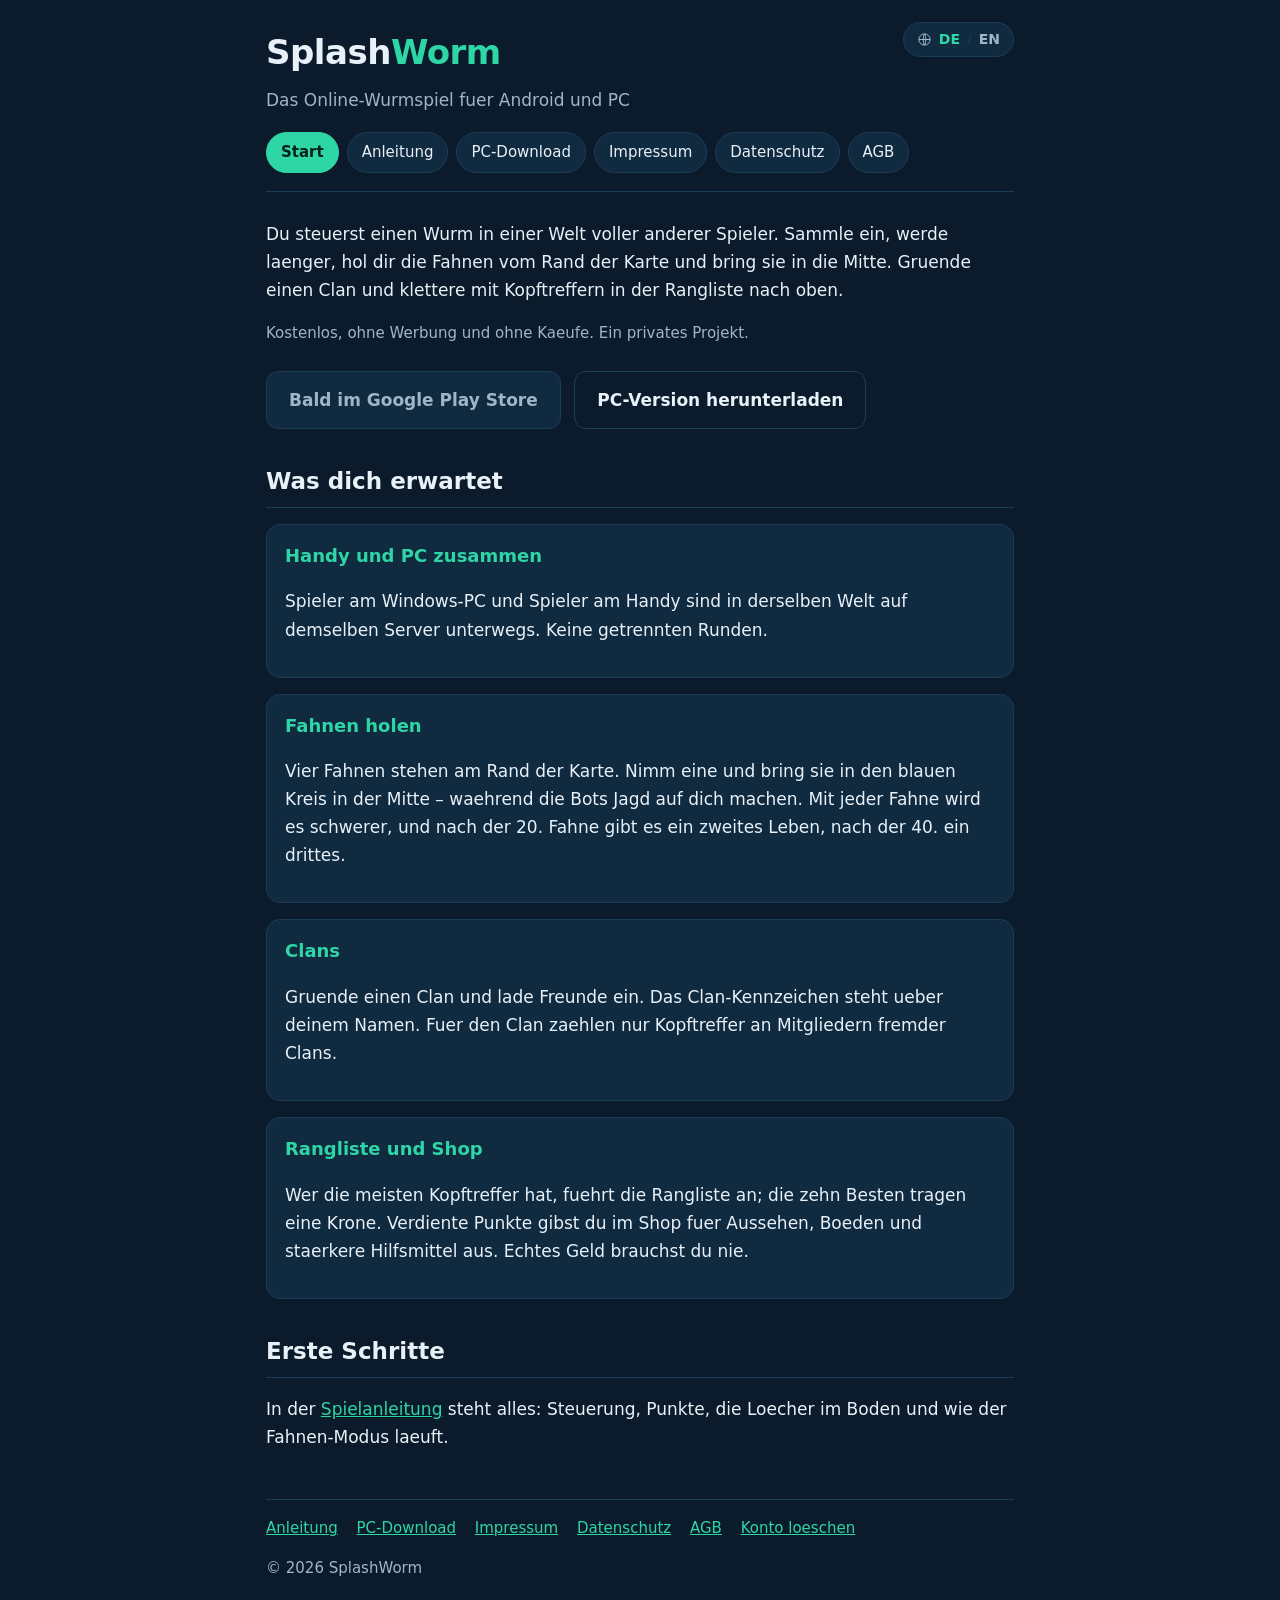
==== index.html @ fcf95dc0 "Add files via upload" ====
<!doctype html>
<html lang="de">
<head>
<meta charset="utf-8">
<meta name="viewport" content="width=device-width,initial-scale=1">
<title>SplashWorm</title>
<meta name="description" content="SplashWorm - das Online-Wurmspiel fuer Android und PC. Wachsen, Gegner ausschalten, Fahnen erobern, Clans gruenden.">
<link rel="stylesheet" href="style.css">
</head>
<body>
<div class="huelle">

<header>
  <h1 class="titel">Splash<span>Worm</span></h1>
  <p class="unter">Das Online-Wurmspiel fuer Android und PC</p>
  <nav>
    <a class="hier" href="index.html">Start</a>
    <a href="anleitung.html">Anleitung</a>
    <a href="download.html">PC-Download</a>
    <a href="impressum.html">Impressum</a>
    <a href="datenschutz.html">Datenschutz</a>
    <a href="agb.html">AGB</a>
  </nav>
</header>

<div class="sprache"><svg viewBox="0 0 24 24" aria-hidden="true"><circle cx="12" cy="12" r="9"/><path d="M3 12h18"/><path d="M12 3c2.6 2.7 2.6 15.3 0 18"/><path d="M12 3c-2.6 2.7-2.6 15.3 0 18"/></svg><span>DE</span><i>/</i><a href="en/index.html" title="English">EN</a></div>

<p>
  Du steuerst einen Wurm in einer Welt voller anderer Spieler. Sammle ein, werde laenger,
  hol dir die Fahnen vom Rand der Karte und bring sie in die Mitte. Gruende einen Clan und
  klettere mit Kopftreffern in der Rangliste nach oben.
</p>
<p class="klein">
  Kostenlos, ohne Werbung und ohne Kaeufe. Ein privates Projekt.
</p>

<p>
  <span class="knopf aus">Bald im Google Play Store</span>
  <a class="knopf leer" href="download.html">PC-Version herunterladen</a>
</p>

<h2>Was dich erwartet</h2>

<div class="karte">
  <h3>Handy und PC zusammen</h3>
  <p>Spieler am Windows-PC und Spieler am Handy sind in derselben Welt auf demselben Server
  unterwegs. Keine getrennten Runden.</p>
</div>

<div class="karte">
  <h3>Fahnen holen</h3>
  <p>Vier Fahnen stehen am Rand der Karte. Nimm eine und bring sie in den blauen Kreis in
  der Mitte &ndash; waehrend die Bots Jagd auf dich machen. Mit jeder Fahne wird es
  schwerer, und nach der 20. Fahne gibt es ein zweites Leben, nach der 40. ein drittes.</p>
</div>

<div class="karte">
  <h3>Clans</h3>
  <p>Gruende einen Clan und lade Freunde ein. Das Clan-Kennzeichen steht ueber deinem
  Namen. Fuer den Clan zaehlen nur Kopftreffer an Mitgliedern fremder Clans.</p>
</div>

<div class="karte">
  <h3>Rangliste und Shop</h3>
  <p>Wer die meisten Kopftreffer hat, fuehrt die Rangliste an; die zehn Besten tragen eine
  Krone. Verdiente Punkte gibst du im Shop fuer Aussehen, Boeden und staerkere Hilfsmittel
  aus. Echtes Geld brauchst du nie.</p>
</div>

<h2>Erste Schritte</h2>
<p>
  In der <a href="anleitung.html">Spielanleitung</a> steht alles: Steuerung, Punkte,
  die Loecher im Boden und wie der Fahnen-Modus laeuft.
</p>

<footer>
  <a href="anleitung.html">Anleitung</a>
  <a href="download.html">PC-Download</a>
  <a href="impressum.html">Impressum</a>
  <a href="datenschutz.html">Datenschutz</a>
  <a href="agb.html">AGB</a>
  <a href="konto-loeschen.html">Konto loeschen</a>
  <p class="klein">&copy; 2026 SplashWorm</p>
</footer>

</div>
</body>
</html>
---- style.css ----
:root{
  --bg:#0b1b2b;
  --bg2:#102a40;
  --text:#e8f1f8;
  --muted:#9fb6c8;
  --akzent:#2fd6a5;
  --rand:#1d3c57;
}
*{box-sizing:border-box}
body{
  margin:0;
  background:var(--bg);
  color:var(--text);
  font-family:system-ui,-apple-system,"Segoe UI",Roboto,Helvetica,Arial,sans-serif;
  line-height:1.65;
  font-size:17px;
}
.huelle{max-width:780px;margin:0 auto;padding:24px 16px 64px;position:relative}
header{border-bottom:1px solid var(--rand);margin-bottom:28px;padding-bottom:18px}
.titel{font-size:34px;font-weight:800;margin:0;letter-spacing:-.5px}
.titel span{color:var(--akzent)}
.unter{color:var(--muted);margin:6px 0 0}
nav{display:flex;flex-wrap:wrap;gap:8px;margin-top:18px}
nav a{
  color:var(--text);text-decoration:none;background:var(--bg2);
  border:1px solid var(--rand);border-radius:999px;padding:7px 14px;font-size:15px;
}
nav a:hover{border-color:var(--akzent)}
nav a.hier{background:var(--akzent);color:#06231a;border-color:var(--akzent);font-weight:600}
.sprache{
  position:absolute;top:22px;right:16px;
  display:inline-flex;align-items:center;gap:7px;margin:0;
  background:var(--bg2);border:1px solid var(--rand);border-radius:999px;
  padding:5px 13px;font-size:14px;
}
.sprache svg{width:15px;height:15px;flex:none;stroke:var(--muted);fill:none;stroke-width:1.6}
.sprache span{color:var(--akzent);font-weight:700}
.sprache i{color:var(--rand);font-style:normal}
.sprache a{color:var(--muted);text-decoration:none;font-weight:600}
.sprache a:hover{color:var(--text)}
h2{font-size:23px;margin:34px 0 10px;border-bottom:1px solid var(--rand);padding-bottom:6px}
h3{font-size:18px;margin:24px 0 6px;color:var(--akzent)}
a{color:var(--akzent)}
.knopf{
  display:inline-block;background:var(--akzent);color:#06231a;font-weight:700;
  text-decoration:none;padding:14px 22px;border-radius:12px;margin:8px 8px 0 0;
}
.knopf.leer{background:transparent;color:var(--text);border:1px solid var(--rand);font-weight:600}
.knopf.aus{background:var(--bg2);color:var(--muted);border:1px solid var(--rand);font-weight:600}
.karte{background:var(--bg2);border:1px solid var(--rand);border-radius:14px;padding:16px 18px;margin:16px 0}
.karte h3{margin-top:0}
table{width:100%;border-collapse:collapse;margin:12px 0;font-size:16px}
th,td{text-align:left;padding:8px 10px;border-bottom:1px solid var(--rand);vertical-align:top}
th{color:var(--muted);font-weight:600}
ul{padding-left:22px}
li{margin:4px 0}
footer{margin-top:48px;border-top:1px solid var(--rand);padding-top:16px;color:var(--muted);font-size:15px}
footer a{margin-right:14px;display:inline-block}
.klein{color:var(--muted);font-size:15px}
@media (max-width:600px){
  .titel{font-size:27px}
  body{font-size:16px}
  .knopf{display:block;text-align:center;margin-right:0}
}
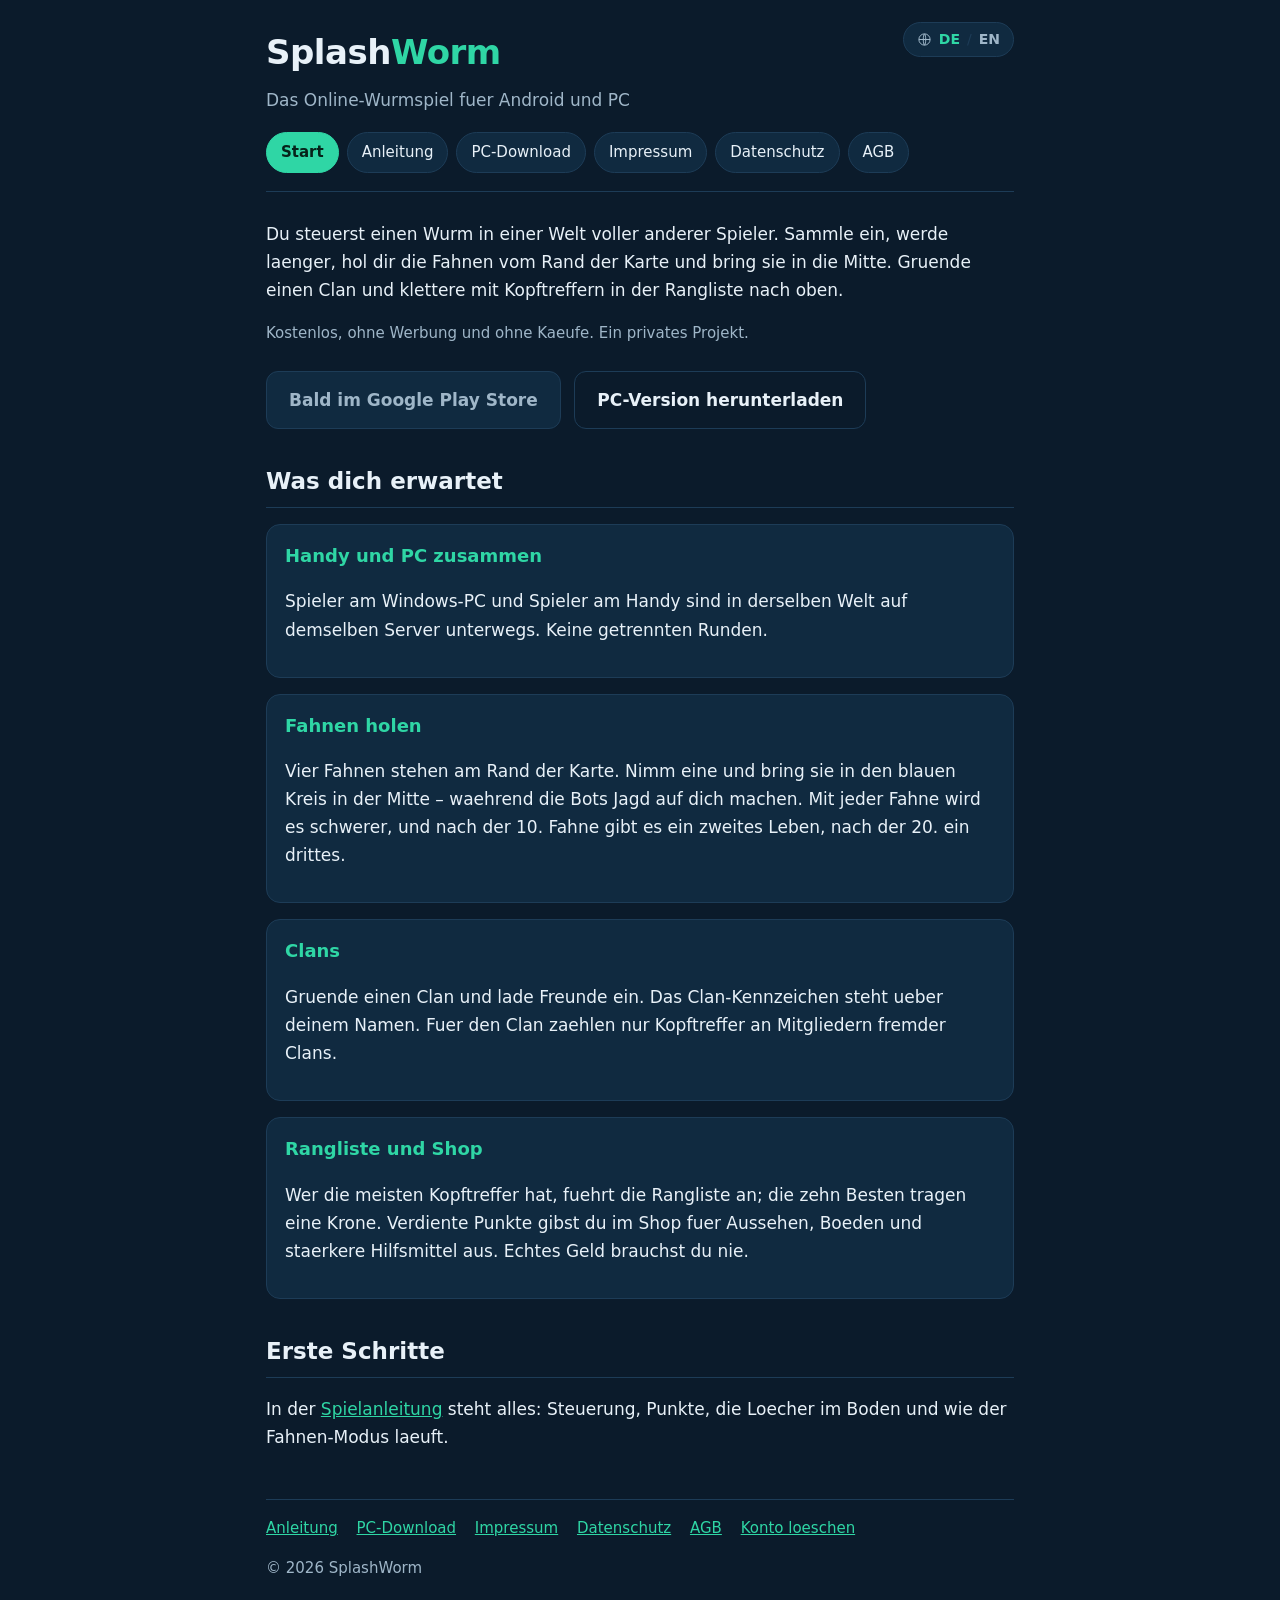
==== commit c0c825ff: "Add files via upload" ====
--- a/index.html
+++ b/index.html
@@ -51,7 +51,7 @@
   <h3>Fahnen holen</h3>
   <p>Vier Fahnen stehen am Rand der Karte. Nimm eine und bring sie in den blauen Kreis in
   der Mitte &ndash; waehrend die Bots Jagd auf dich machen. Mit jeder Fahne wird es
-  schwerer, und nach der 20. Fahne gibt es ein zweites Leben, nach der 40. ein drittes.</p>
+  schwerer, und nach der 10. Fahne gibt es ein zweites Leben, nach der 20. ein drittes.</p>
 </div>
 
 <div class="karte">
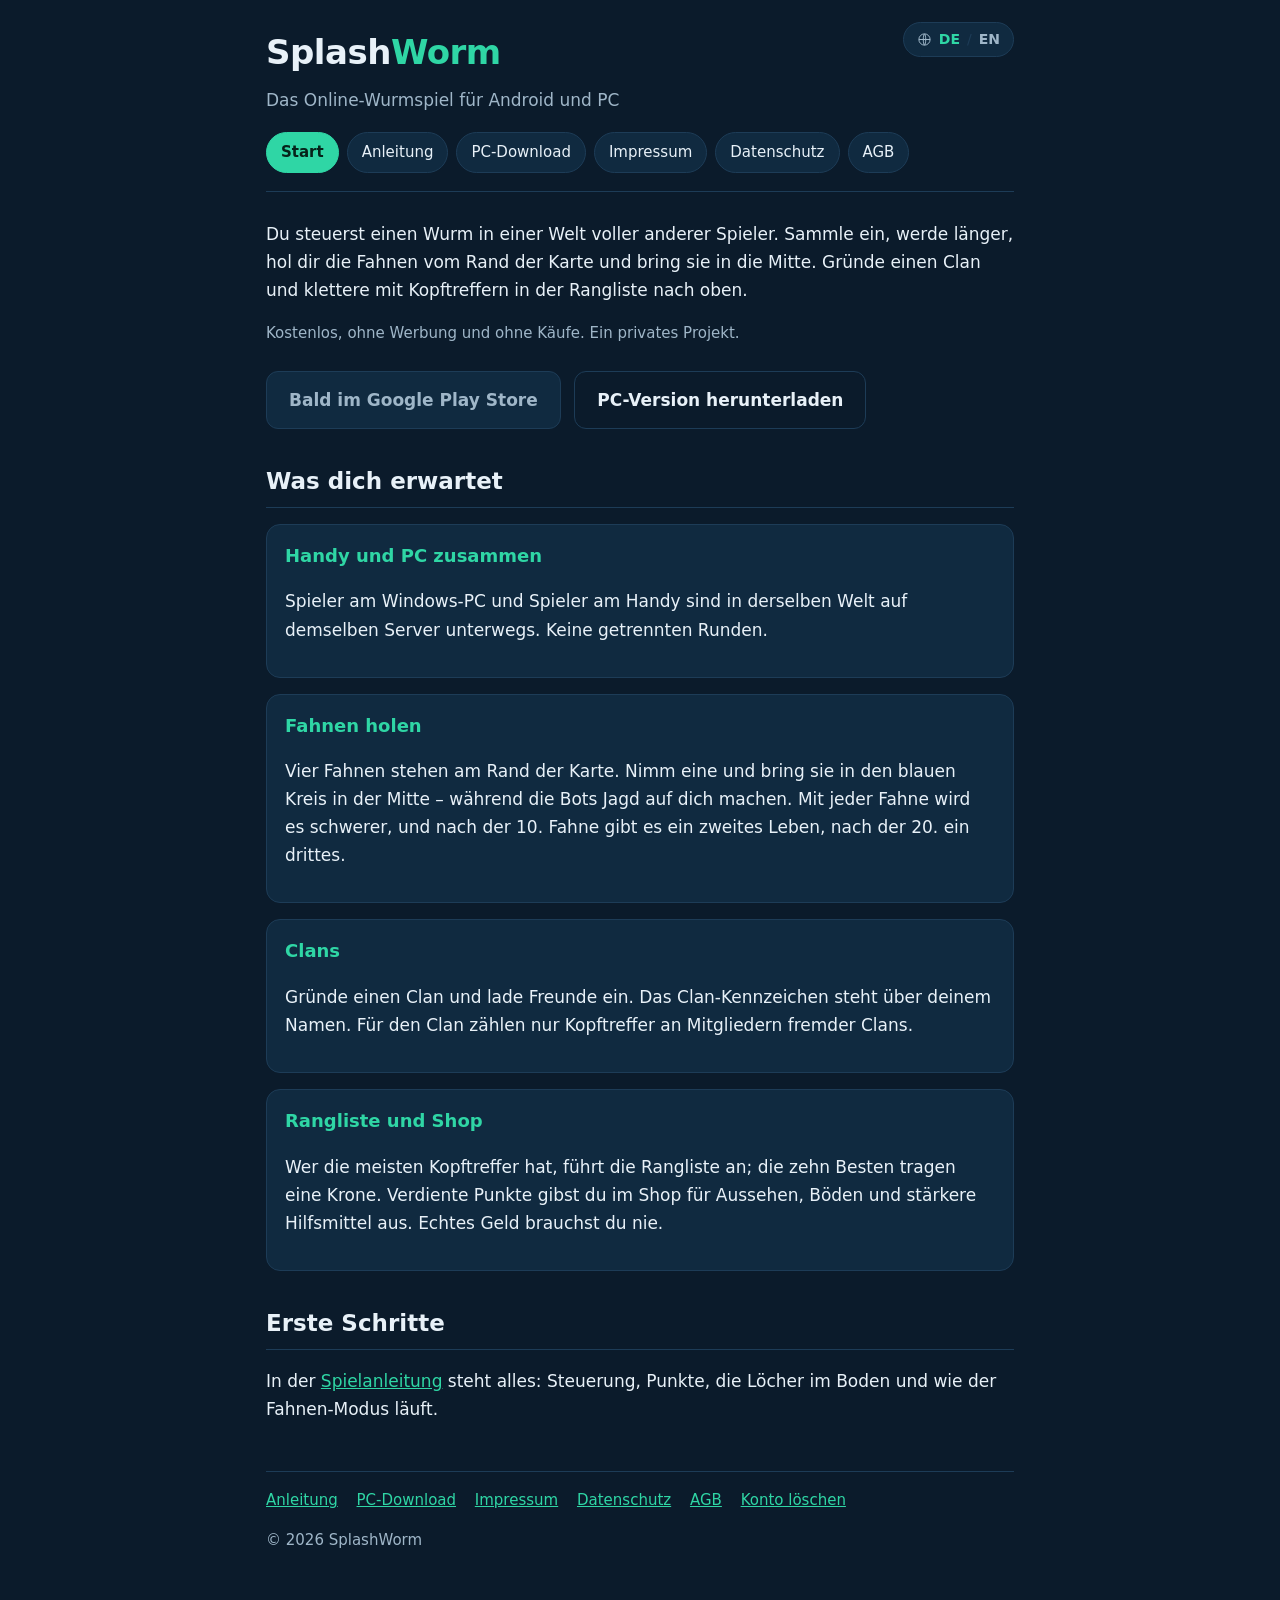
==== commit c3d398e5: "Add files via upload" ====
--- a/index.html
+++ b/index.html
@@ -4,7 +4,7 @@
 <meta charset="utf-8">
 <meta name="viewport" content="width=device-width,initial-scale=1">
 <title>SplashWorm</title>
-<meta name="description" content="SplashWorm - das Online-Wurmspiel fuer Android und PC. Wachsen, Gegner ausschalten, Fahnen erobern, Clans gruenden.">
+<meta name="description" content="SplashWorm - das Online-Wurmspiel für Android und PC. Wachsen, Gegner ausschalten, Fahnen erobern, Clans gründen.">
 <link rel="stylesheet" href="style.css">
 </head>
 <body>
@@ -12,7 +12,7 @@
 
 <header>
   <h1 class="titel">Splash<span>Worm</span></h1>
-  <p class="unter">Das Online-Wurmspiel fuer Android und PC</p>
+  <p class="unter">Das Online-Wurmspiel für Android und PC</p>
   <nav>
     <a class="hier" href="index.html">Start</a>
     <a href="anleitung.html">Anleitung</a>
@@ -26,12 +26,12 @@
 <div class="sprache"><svg viewBox="0 0 24 24" aria-hidden="true"><circle cx="12" cy="12" r="9"/><path d="M3 12h18"/><path d="M12 3c2.6 2.7 2.6 15.3 0 18"/><path d="M12 3c-2.6 2.7-2.6 15.3 0 18"/></svg><span>DE</span><i>/</i><a href="en/index.html" title="English">EN</a></div>
 
 <p>
-  Du steuerst einen Wurm in einer Welt voller anderer Spieler. Sammle ein, werde laenger,
-  hol dir die Fahnen vom Rand der Karte und bring sie in die Mitte. Gruende einen Clan und
+  Du steuerst einen Wurm in einer Welt voller anderer Spieler. Sammle ein, werde länger,
+  hol dir die Fahnen vom Rand der Karte und bring sie in die Mitte. Gründe einen Clan und
   klettere mit Kopftreffern in der Rangliste nach oben.
 </p>
 <p class="klein">
-  Kostenlos, ohne Werbung und ohne Kaeufe. Ein privates Projekt.
+  Kostenlos, ohne Werbung und ohne Käufe. Ein privates Projekt.
 </p>
 
 <p>
@@ -50,27 +50,27 @@
 <div class="karte">
   <h3>Fahnen holen</h3>
   <p>Vier Fahnen stehen am Rand der Karte. Nimm eine und bring sie in den blauen Kreis in
-  der Mitte &ndash; waehrend die Bots Jagd auf dich machen. Mit jeder Fahne wird es
+  der Mitte &ndash; während die Bots Jagd auf dich machen. Mit jeder Fahne wird es
   schwerer, und nach der 10. Fahne gibt es ein zweites Leben, nach der 20. ein drittes.</p>
 </div>
 
 <div class="karte">
   <h3>Clans</h3>
-  <p>Gruende einen Clan und lade Freunde ein. Das Clan-Kennzeichen steht ueber deinem
-  Namen. Fuer den Clan zaehlen nur Kopftreffer an Mitgliedern fremder Clans.</p>
+  <p>Gründe einen Clan und lade Freunde ein. Das Clan-Kennzeichen steht über deinem
+  Namen. Für den Clan zählen nur Kopftreffer an Mitgliedern fremder Clans.</p>
 </div>
 
 <div class="karte">
   <h3>Rangliste und Shop</h3>
-  <p>Wer die meisten Kopftreffer hat, fuehrt die Rangliste an; die zehn Besten tragen eine
-  Krone. Verdiente Punkte gibst du im Shop fuer Aussehen, Boeden und staerkere Hilfsmittel
+  <p>Wer die meisten Kopftreffer hat, führt die Rangliste an; die zehn Besten tragen eine
+  Krone. Verdiente Punkte gibst du im Shop für Aussehen, Böden und stärkere Hilfsmittel
   aus. Echtes Geld brauchst du nie.</p>
 </div>
 
 <h2>Erste Schritte</h2>
 <p>
   In der <a href="anleitung.html">Spielanleitung</a> steht alles: Steuerung, Punkte,
-  die Loecher im Boden und wie der Fahnen-Modus laeuft.
+  die Löcher im Boden und wie der Fahnen-Modus läuft.
 </p>
 
 <footer>
@@ -79,7 +79,7 @@
   <a href="impressum.html">Impressum</a>
   <a href="datenschutz.html">Datenschutz</a>
   <a href="agb.html">AGB</a>
-  <a href="konto-loeschen.html">Konto loeschen</a>
+  <a href="konto-loeschen.html">Konto löschen</a>
   <p class="klein">&copy; 2026 SplashWorm</p>
 </footer>
 
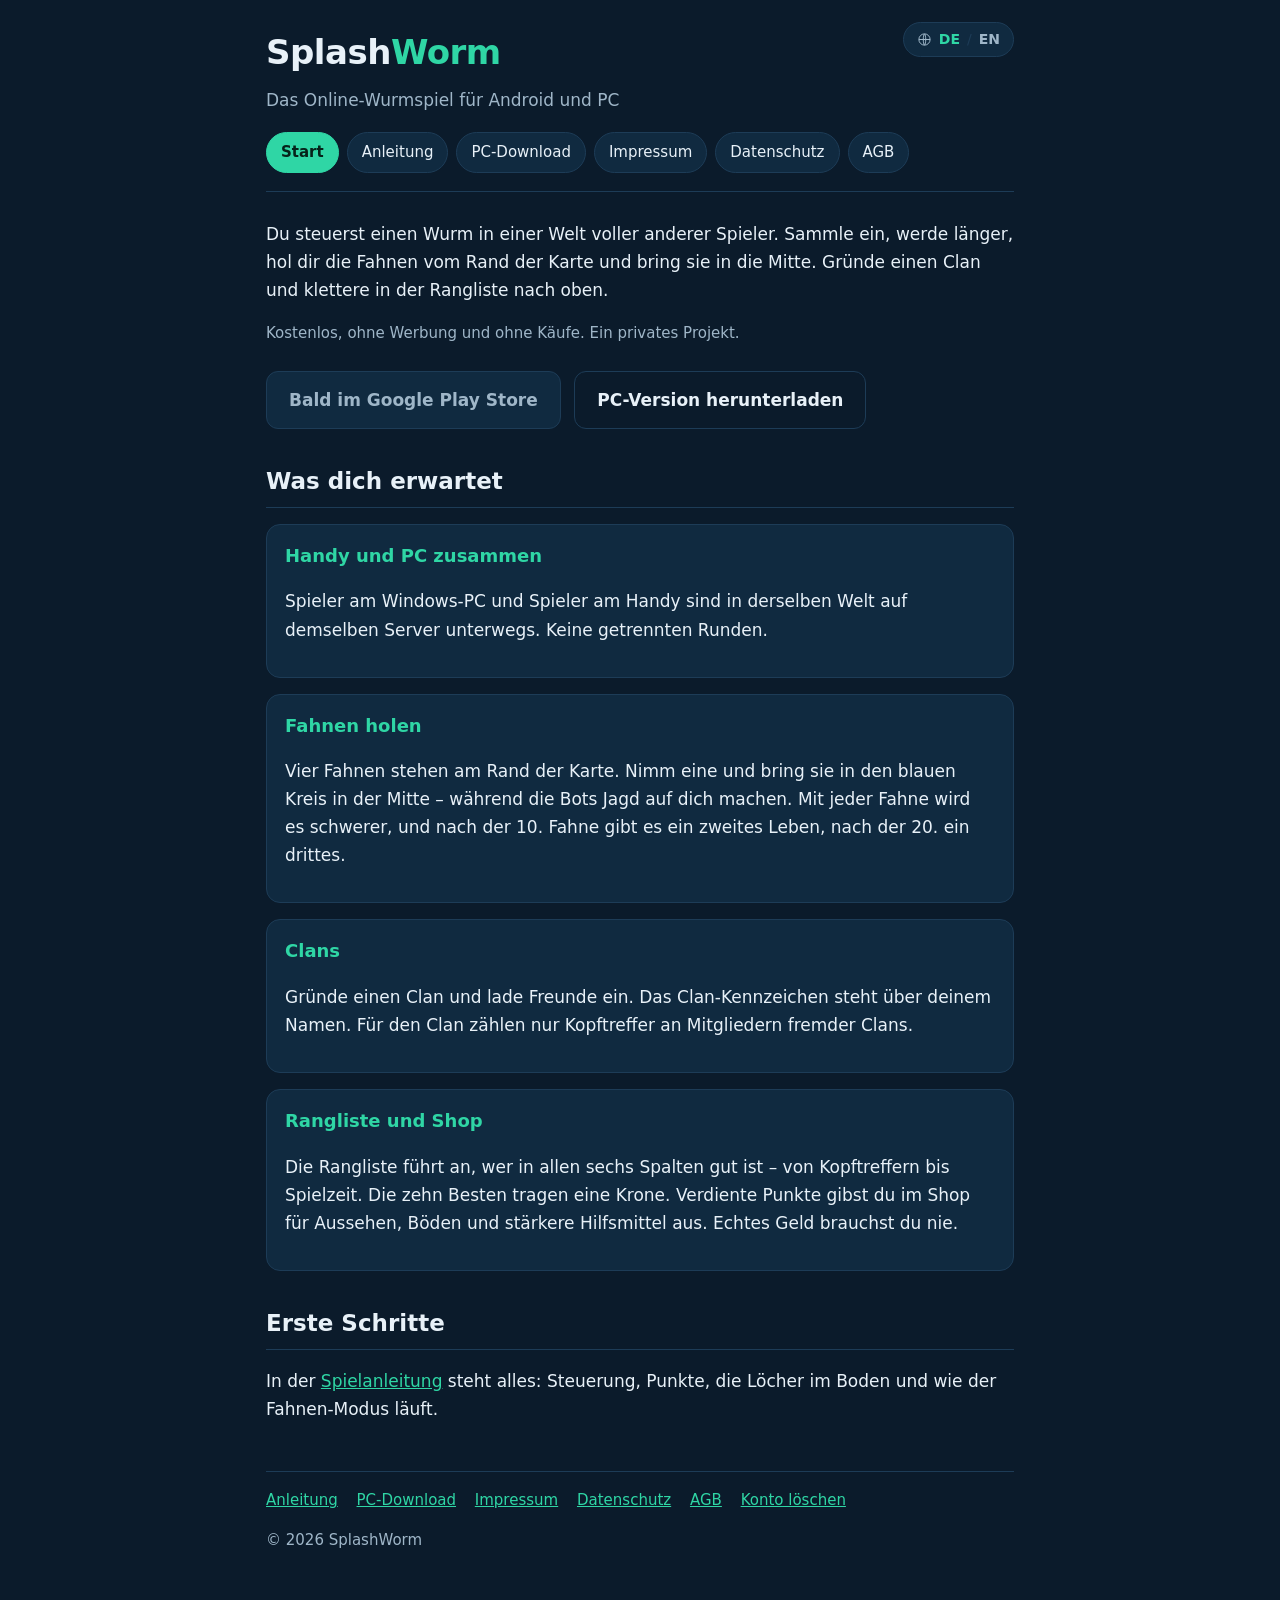
==== commit da228d1d: "Add files via upload" ====
--- a/index.html
+++ b/index.html
@@ -28,7 +28,7 @@
 <p>
   Du steuerst einen Wurm in einer Welt voller anderer Spieler. Sammle ein, werde länger,
   hol dir die Fahnen vom Rand der Karte und bring sie in die Mitte. Gründe einen Clan und
-  klettere mit Kopftreffern in der Rangliste nach oben.
+  klettere in der Rangliste nach oben.
 </p>
 <p class="klein">
   Kostenlos, ohne Werbung und ohne Käufe. Ein privates Projekt.
@@ -62,8 +62,8 @@
 
 <div class="karte">
   <h3>Rangliste und Shop</h3>
-  <p>Wer die meisten Kopftreffer hat, führt die Rangliste an; die zehn Besten tragen eine
-  Krone. Verdiente Punkte gibst du im Shop für Aussehen, Böden und stärkere Hilfsmittel
+  <p>Die Rangliste führt an, wer in allen sechs Spalten gut ist &ndash; von Kopftreffern
+  bis Spielzeit. Die zehn Besten tragen eine Krone. Verdiente Punkte gibst du im Shop für Aussehen, Böden und stärkere Hilfsmittel
   aus. Echtes Geld brauchst du nie.</p>
 </div>
 
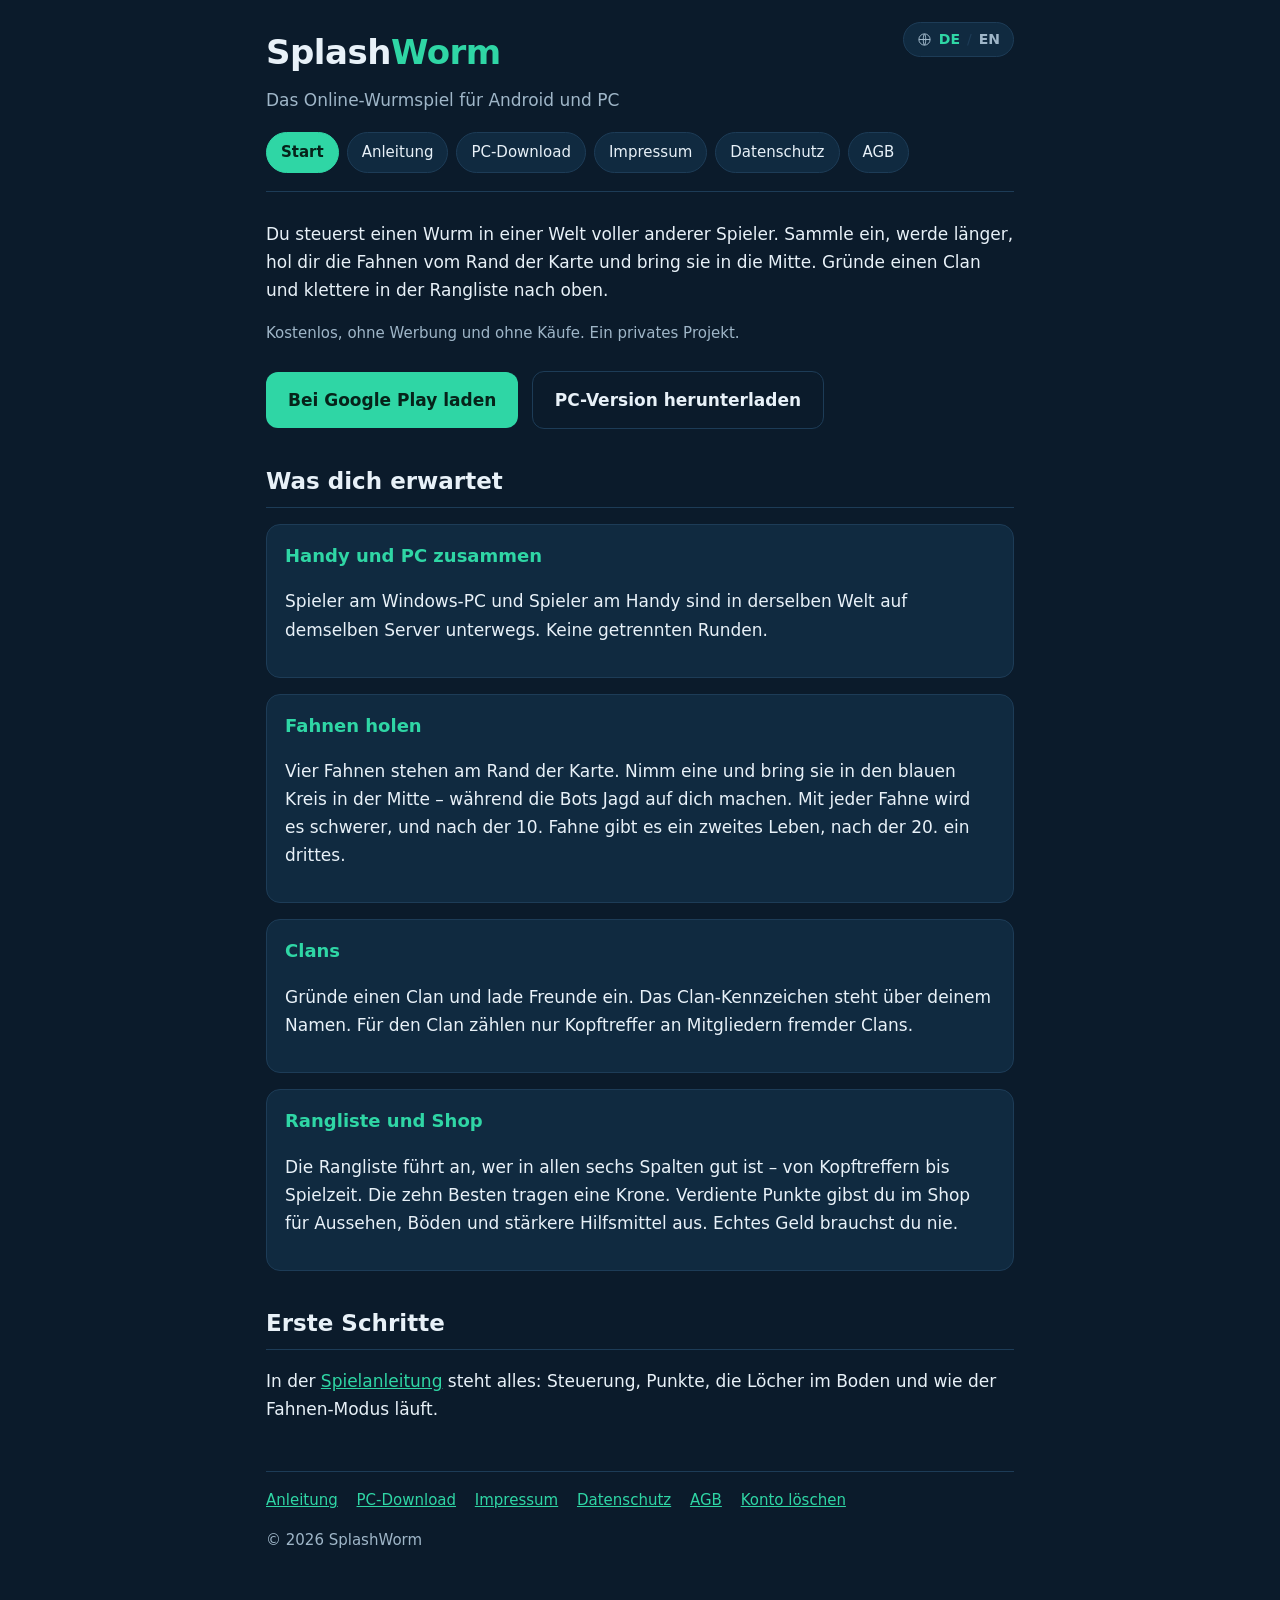
==== commit b175f1f8: "Add files via upload" ====
--- a/index.html
+++ b/index.html
@@ -35,7 +35,7 @@
 </p>
 
 <p>
-  <span class="knopf aus">Bald im Google Play Store</span>
+  <a class="knopf" href="https://play.google.com/store/apps/details?id=com.splashworm">Bei Google Play laden</a>
   <a class="knopf leer" href="download.html">PC-Version herunterladen</a>
 </p>
 
